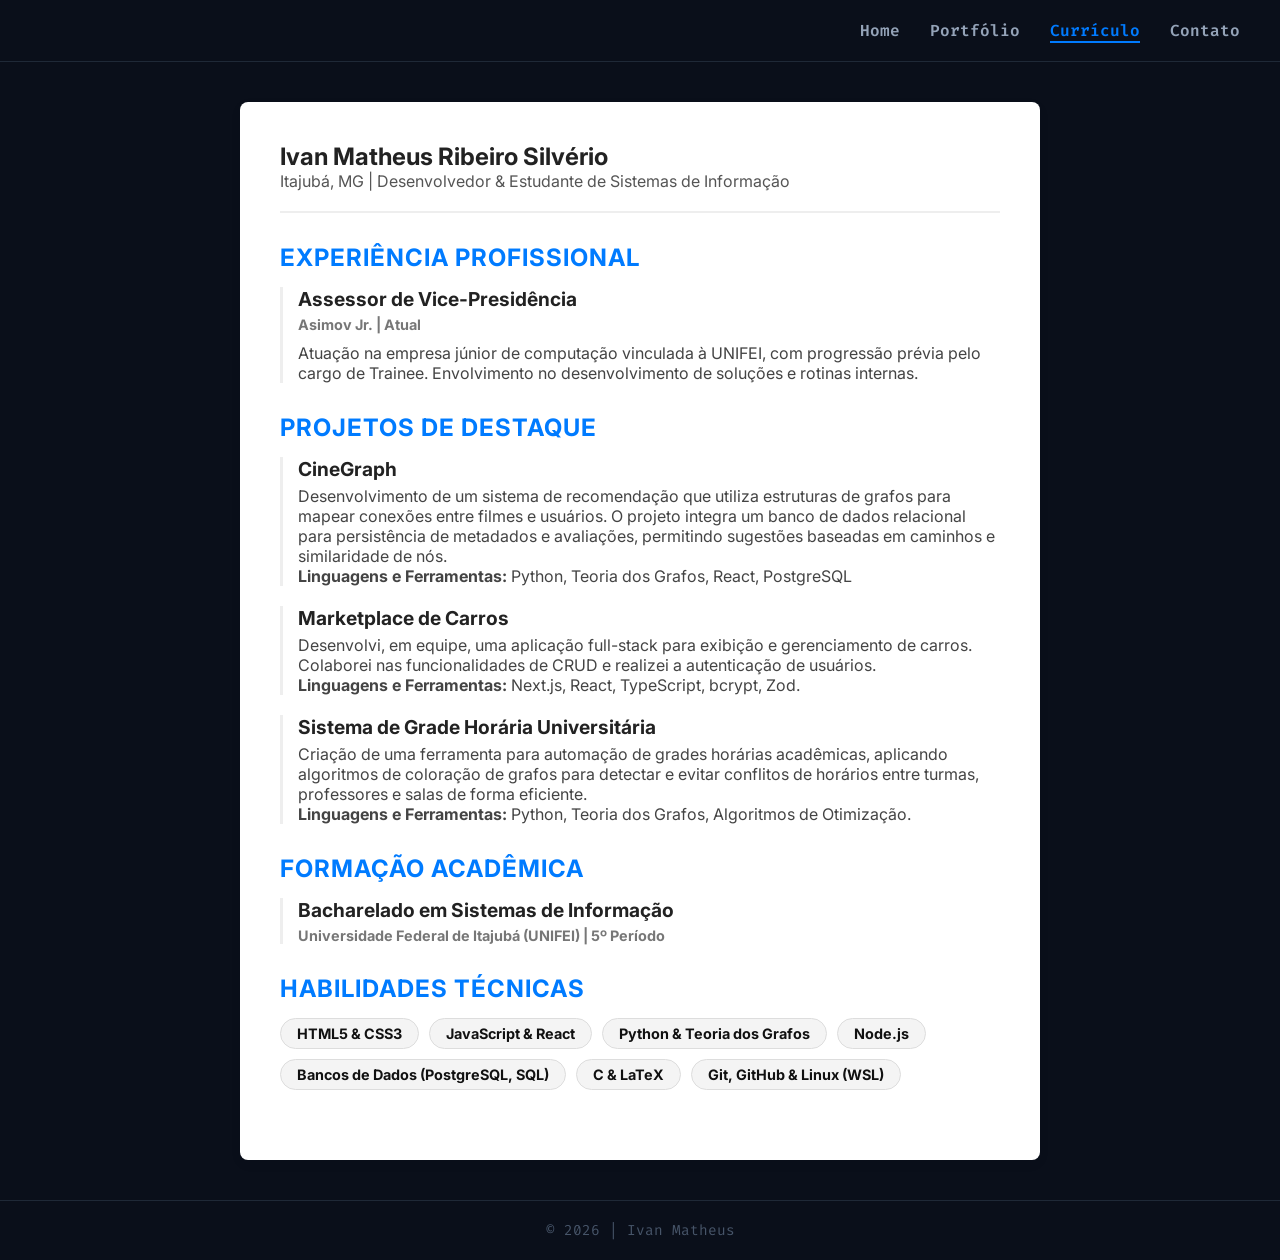
==== curriculo.html @ e7f83474 "feat: cria página de currículo e estiliza nova seção - Adiciona o arquivo curriculo.html com seções " ====
<!DOCTYPE html>
<html lang="pt-br">
<head>
    <meta charset="UTF-8">
    <meta name="viewport" content="width=device-width, initial-scale=1.0">
    <title>Ivan Matheus - Currículo</title>
    <link rel="stylesheet" href="style.css">
</head>
<body>
    <header>
        <nav>
            <ul>
                <li><a href="home.html">Home</a></li>
                <li><a href="portfolio.html">Portfólio</a></li>
                <li class="active"><a href="curriculo.html">Currículo</a></li>
                <li><a href="contato.html">Contato</a></li>
            </ul>
        </nav>
    </header>

    <main>
        <section id="cv-content">
            <div class="cv-header">
                <h1>Ivan Matheus Ribeiro Silvério</h1>
                <p>Itajubá, MG | Desenvolvedor & Estudante de Sistemas de Informação</p>
            </div>

            <div class="cv-section">
                <h2>Experiência Profissional</h2>
                <div class="cv-item">
                    <h3>Assessor de Vice-Presidência</h3>
                    <span class="date">Asimov Jr. | Atual</span>
                    <p>Atuação na empresa júnior de computação vinculada à UNIFEI, com progressão prévia pelo cargo de Trainee. Envolvimento no desenvolvimento de soluções e rotinas internas.</p>
                </div>
            </div>

            <div class="cv-section">
                <h2>Projetos de Destaque</h2>
                <div class="cv-item">
                    <h3>CineGraph</h3>
                    <p>Desenvolvimento de um sistema de recomendação que utiliza estruturas de grafos para mapear conexões entre filmes
                    e usuários. O projeto integra um banco de dados relacional para persistência de metadados e avaliações, permitindo
                    sugestões baseadas em caminhos e similaridade de nós.</p>
                    <p><strong>Linguagens e Ferramentas:</strong> Python, Teoria dos Grafos, React, PostgreSQL</p>
                </div>
                <div class="cv-item">
                    <h3>Marketplace de Carros</h3>
                    <p> Desenvolvi, em equipe, uma aplicação full-stack para exibição e gerenciamento de carros. Colaborei nas funcionalidades
                    de CRUD e realizei a autenticação de usuários.</p>
                    <p><strong>Linguagens e Ferramentas:</strong>  Next.js, React, TypeScript, bcrypt, Zod.</p>
                </div>
                <div class="cv-item">
                    <h3>Sistema de Grade Horária Universitária</h3>
                    <p>Criação de uma ferramenta para automação de grades horárias acadêmicas, aplicando algoritmos de coloração de
                    grafos para detectar e evitar conflitos de horários entre turmas, professores e salas de forma eficiente.</p>
                    <p><strong>Linguagens e Ferramentas:</strong>  Python, Teoria dos Grafos, Algoritmos de Otimização.</p>
                </div>
            </div>

            <div class="cv-section">
                <h2>Formação Acadêmica</h2>
                <div class="cv-item">
                    <h3>Bacharelado em Sistemas de Informação</h3>
                    <span class="date">Universidade Federal de Itajubá (UNIFEI) | 5º Período</span>
                </div>
            </div>

            <div class="cv-section">
                <h2>Habilidades Técnicas</h2>
                <div class="skills-grid">
                    <span class="skill-tag">HTML5 & CSS3</span>
                    <span class="skill-tag">JavaScript & React</span>
                    <span class="skill-tag">Python & Teoria dos Grafos</span>
                    <span class="skill-tag">Node.js</span>
                    <span class="skill-tag">Bancos de Dados (PostgreSQL, SQL)</span>
                    <span class="skill-tag">C & LaTeX</span>
                    <span class="skill-tag">Git, GitHub & Linux (WSL)</span>
                </div>
            </div>
        </section>
    </main>

    <footer>
        <p>&copy; 2026 | Ivan Matheus</p>
    </footer>
</body>
</html>
---- style.css ----
@import url('https://fonts.googleapis.com/css2?family=Fira+Code:wght@400;600&family=Inter:wght@400;700&display=swap');

* {
    margin: 0;
    padding: 0;
    box-sizing: border-box;
}

body {
    font-family: 'Inter', Arial, sans-serif;
    background-color: #0a0f1a;
    color: #e2e8f0;
    min-height: 100vh;
    display: flex;
    flex-direction: column;
}

header {
    padding: 20px 40px;
    display: flex;
    justify-content: flex-end;
    border-bottom: 1px solid #1f2937;
}

nav ul {
    list-style: none;
    display: flex;
    gap: 30px; 
}

nav li a {
    font-family: 'Fira Code', monospace;
    font-weight: 600;
    font-size: 1rem;
    color: #94a3b8;
    text-decoration: none;
    transition: color 0.3s;
}

nav li a:hover {
    color: #00f0ff;
}

main {
    flex-grow: 1;
    display: flex;
    justify-content: center; 
    align-items: center; 
    padding: 40px 20px;
}

#hero {
    display: flex;
    flex-direction: row; 
    align-items: center;
    gap: 50px;
    max-width: 1000px;
    width: 100%;
}

#hero img {
    width: 220px;
    height: 220px;
    border-radius: 50%; 
    object-fit: cover;
    border: 3px solid #00f0ff;
    box-shadow: 0 0 20px rgba(0, 240, 255, 0.2);
}

.hero-text {
    display: flex;
    flex-direction: column;
    gap: 15px;
}

.tag {
    font-family: 'Fira Code', monospace;
    color: #00f0ff;
    font-size: 0.9rem;
}

#hero h1 {
    font-size: 3.5rem;
    color: #ffffff;
}

#hero h2 {
    font-family: 'Fira Code', monospace;
    font-size: 1.5rem;
    font-weight: 400;
    color: #94a3b8;
    border-right: 2px solid #00f0ff;
    padding-right: 5px;
}

.bio {
    font-size: 1.1rem;
    color: #94a3b8;
    max-width: 500px;
    line-height: 1.6;
}

footer {
    text-align: center;
    padding: 20px;
    font-family: 'Fira Code', monospace;
    font-size: 0.9rem;
    color: #475569;
    border-top: 1px solid #1f2937;
}

@media (max-width: 768px) {
    #hero {
        flex-direction: column;
        text-align: center;
        align-items: center;
    }
    
    nav ul {
        gap: 15px;
        flex-wrap: wrap;
        justify-content: center;
    }
}

/*ESTILOS ESPECÍFICOS DO CURRÍCULO */

nav a {
    text-decoration: none;
    color: inherit;
}

nav li.active a {
    color: #007BFF;
    border-bottom: 2px solid #007BFF;
}

#cv-content {
    max-width: 800px;
    width: 100%;
    background-color: #ffffff;
    color: #333333;
    padding: 40px;
    border-radius: 8px;
    box-shadow: 0 4px 12px rgba(0,0,0,0.05);
}

.cv-header {
    border-bottom: 2px solid #eeeeee;
    padding-bottom: 20px;
    margin-bottom: 30px;
}

.cv-header h1 {
    color: #222222; 
}

.cv-header p {
    color: #555555;
}

.cv-section {
    margin-bottom: 30px;
}

.cv-section h2 {
    font-size: 1.5rem;
    color: #007BFF;
    margin-bottom: 15px;
    text-transform: uppercase;
    letter-spacing: 1px;
}

.cv-item {
    margin-bottom: 20px;
    position: relative;
    padding-left: 15px;
    border-left: 3px solid #eeeeee;
}

.cv-item h3 {
    font-size: 1.2rem;
    color: #222222;
    margin-bottom: 5px;
}

.cv-item p {
    color: #444444; 
}

.cv-item .date {
    font-size: 0.9rem;
    color: #777777;
    display: block;
    margin-bottom: 10px;
    font-weight: bold;
}

/* Tags de Habilidades */
.skills-grid {
    display: flex;
    flex-wrap: wrap;
    gap: 10px;
    margin-top: 10px;
}

.skill-tag {
    background-color: #f4f4f4; 
    color: #111111; 
    padding: 6px 16px;
    border-radius: 20px;
    font-size: 0.9rem;
    font-weight: bold;
    border: 1px solid #dddddd;
}
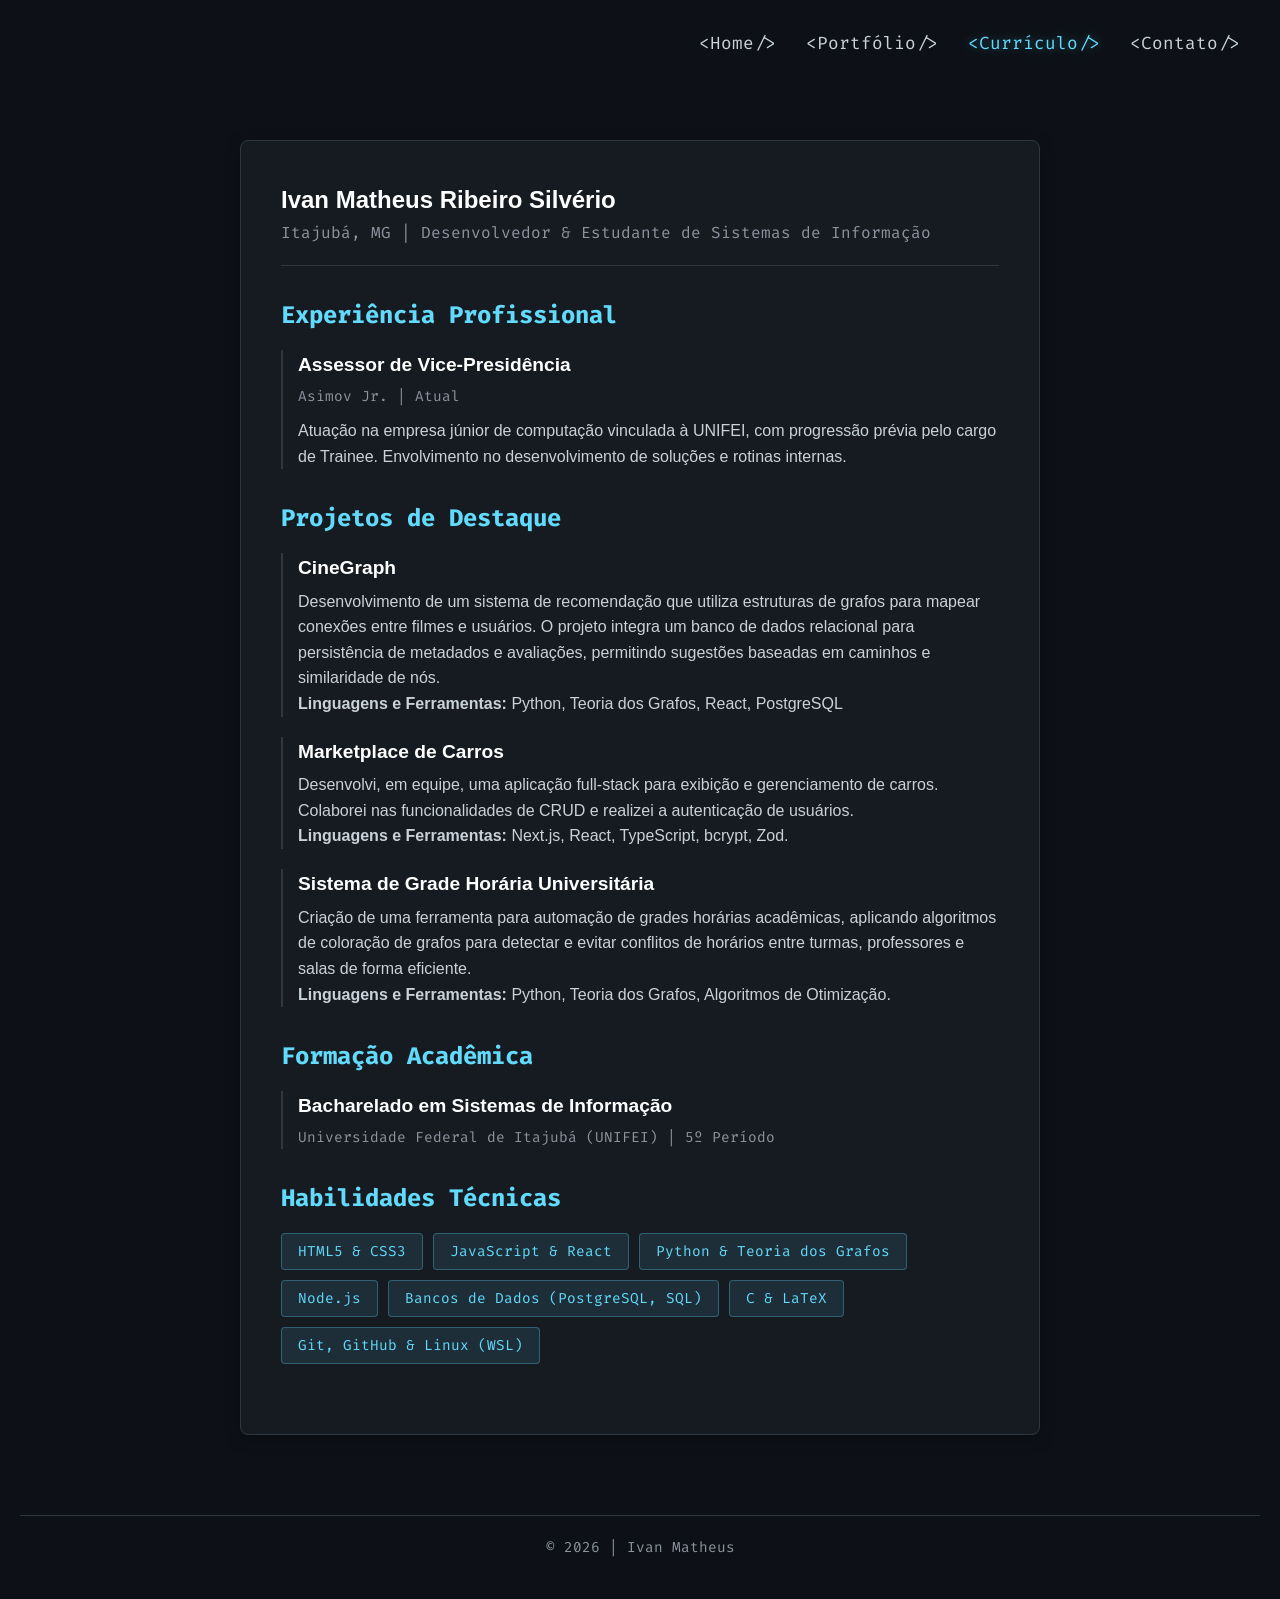
==== commit a900f062: "Criação da página de contato e padronização do tema Dark Dev Adição da página contato.html com os re" ====
--- a/curriculo.html
+++ b/curriculo.html
@@ -5,15 +5,16 @@
     <meta name="viewport" content="width=device-width, initial-scale=1.0">
     <title>Ivan Matheus - Currículo</title>
     <link rel="stylesheet" href="style.css">
+    <link href="https://fonts.googleapis.com/css2?family=Fira+Code:wght@400;600&family=Inter:wght@400;700&display=swap" rel="stylesheet">
 </head>
 <body>
     <header>
         <nav>
             <ul>
-                <li><a href="home.html">Home</a></li>
-                <li><a href="portfolio.html">Portfólio</a></li>
-                <li class="active"><a href="curriculo.html">Currículo</a></li>
-                <li><a href="contato.html">Contato</a></li>
+                <li><a href="home.html">&lt;Home/&gt;</a></li>
+                <li><a href="portfolio.html">&lt;Portfólio/&gt;</a></li>
+                <li class="active"><a href="curriculo.html">&lt;Currículo/&gt;</a></li>
+                <li><a href="contato.html">&lt;Contato/&gt;</a></li>
             </ul>
         </nav>
     </header>
--- a/style.css
+++ b/style.css
@@ -1,25 +1,39 @@
-@import url('https://fonts.googleapis.com/css2?family=Fira+Code:wght@400;600&family=Inter:wght@400;700&display=swap');
-
+/* Reset e Variáveis de Cores */
 * {
     margin: 0;
     padding: 0;
     box-sizing: border-box;
 }
 
+:root {
+    --bg-color: #0d1117;
+    --bg-card: #161b22;
+    --border-color: #30363d;
+    --text-color: #c9d1d9;
+    --text-bright: #ffffff;
+    --accent-color: #61dafb;
+    --comment-color: #8b949e;
+    --font-main: 'Segoe UI', Tahoma, Geneva, Verdana, sans-serif;
+    --font-code: 'Fira Code', 'Courier New', monospace;
+}
+
 body {
-    font-family: 'Inter', Arial, sans-serif;
-    background-color: #0a0f1a;
-    color: #e2e8f0;
+    font-family: var(--font-main);
+    line-height: 1.6;
+    background-color: var(--bg-color);
+    color: var(--text-color);
+    padding: 20px;
     min-height: 100vh;
     display: flex;
     flex-direction: column;
 }
 
+/* CABEÇALHO E MENU */
 header {
-    padding: 20px 40px;
-    display: flex;
-    justify-content: flex-end;
-    border-bottom: 1px solid #1f2937;
+    margin-bottom: 2rem;
+    display: flex;
+    justify-content: flex-end; 
+    padding: 10px 20px;
 }
 
 nav ul {
@@ -28,24 +42,24 @@
     gap: 30px; 
 }
 
-nav li a {
-    font-family: 'Fira Code', monospace;
-    font-weight: 600;
-    font-size: 1rem;
-    color: #94a3b8;
+nav a {
     text-decoration: none;
-    transition: color 0.3s;
-}
-
-nav li a:hover {
-    color: #00f0ff;
-}
-
+    color: var(--text-color);
+    font-family: var(--font-code);
+    font-size: 1.1rem;
+    transition: color 0.3s ease, text-shadow 0.3s ease;
+}
+
+nav li:hover a, nav li.active a {
+    color: var(--accent-color); 
+    text-shadow: 0 0 8px rgba(97, 218, 251, 0.4);
+}
+
+/* CONTEÚDO PRINCIPAL (HOME) */
 main {
-    flex-grow: 1;
+    flex-grow: 1; 
     display: flex;
     justify-content: center; 
-    align-items: center; 
     padding: 40px 20px;
 }
 
@@ -100,116 +114,153 @@
     line-height: 1.6;
 }
 
-footer {
-    text-align: center;
-    padding: 20px;
-    font-family: 'Fira Code', monospace;
-    font-size: 0.9rem;
-    color: #475569;
-    border-top: 1px solid #1f2937;
-}
-
-@media (max-width: 768px) {
-    #hero {
-        flex-direction: column;
-        text-align: center;
-        align-items: center;
-    }
-    
-    nav ul {
-        gap: 15px;
-        flex-wrap: wrap;
-        justify-content: center;
-    }
-}
-
-/*ESTILOS ESPECÍFICOS DO CURRÍCULO */
-
-nav a {
-    text-decoration: none;
-    color: inherit;
-}
-
-nav li.active a {
-    color: #007BFF;
-    border-bottom: 2px solid #007BFF;
-}
-
+.cursor { animation: blink 1s step-end infinite; }
+@keyframes blink { 0%, 100% { opacity: 1; } 50% { opacity: 0; } }
+
+#hero p { font-size: 1.15rem; max-width: 650px; margin-bottom: 30px; }
+
+.tech-stack { display: flex; gap: 12px; flex-wrap: wrap; }
+.tech-stack span {
+    font-family: var(--font-code);
+    font-size: 0.9rem;
+    background-color: rgba(97, 218, 251, 0.1);
+    color: var(--accent-color);
+    padding: 6px 12px;
+    border-radius: 4px;
+    border: 1px solid rgba(97, 218, 251, 0.3);
+}
+
+/* ESTILOS DO CURRÍCULO */
 #cv-content {
     max-width: 800px;
     width: 100%;
-    background-color: #ffffff;
-    color: #333333;
+    background-color: var(--bg-card);
+    color: var(--text-color);
     padding: 40px;
     border-radius: 8px;
-    box-shadow: 0 4px 12px rgba(0,0,0,0.05);
+    border: 1px solid var(--border-color);
+    box-shadow: 0 4px 15px rgba(0,0,0,0.3);
 }
 
 .cv-header {
-    border-bottom: 2px solid #eeeeee;
+    border-bottom: 1px solid var(--border-color);
     padding-bottom: 20px;
     margin-bottom: 30px;
 }
 
-.cv-header h1 {
-    color: #222222; 
-}
-
-.cv-header p {
-    color: #555555;
-}
-
-.cv-section {
-    margin-bottom: 30px;
-}
-
+.cv-header h1 { color: var(--text-bright); }
+.cv-header p { color: var(--comment-color); font-family: var(--font-code); }
+
+.cv-section { margin-bottom: 30px; }
 .cv-section h2 {
     font-size: 1.5rem;
-    color: #007BFF;
+    color: var(--accent-color);
     margin-bottom: 15px;
-    text-transform: uppercase;
-    letter-spacing: 1px;
+    font-family: var(--font-code);
 }
 
 .cv-item {
     margin-bottom: 20px;
     position: relative;
     padding-left: 15px;
-    border-left: 3px solid #eeeeee;
-}
-
-.cv-item h3 {
-    font-size: 1.2rem;
-    color: #222222;
-    margin-bottom: 5px;
-}
-
-.cv-item p {
-    color: #444444; 
-}
-
+    border-left: 2px solid var(--border-color);
+}
+
+.cv-item h3 { font-size: 1.2rem; color: var(--text-bright); margin-bottom: 5px; }
+.cv-item p { color: var(--text-color); }
 .cv-item .date {
     font-size: 0.9rem;
-    color: #777777;
+    color: var(--comment-color);
     display: block;
     margin-bottom: 10px;
-    font-weight: bold;
-}
-
-/* Tags de Habilidades */
-.skills-grid {
-    display: flex;
-    flex-wrap: wrap;
-    gap: 10px;
-    margin-top: 10px;
-}
-
+    font-family: var(--font-code);
+}
+
+.skills-grid { display: flex; flex-wrap: wrap; gap: 10px; margin-top: 10px; }
 .skill-tag {
-    background-color: #f4f4f4; 
-    color: #111111; 
+    background-color: rgba(97, 218, 251, 0.1);
+    color: var(--accent-color);
     padding: 6px 16px;
-    border-radius: 20px;
-    font-size: 0.9rem;
-    font-weight: bold;
-    border: 1px solid #dddddd;
+    border-radius: 4px;
+    font-size: 0.9rem;
+    font-family: var(--font-code);
+    border: 1px solid rgba(97, 218, 251, 0.3);
+}
+
+/* ESTILOS DE CONTATO */
+#contact-content {
+    max-width: 800px;
+    width: 100%;
+    background-color: var(--bg-card);
+    color: var(--text-color);
+    padding: 50px 40px;
+    border-radius: 8px;
+    border: 1px solid var(--border-color);
+    box-shadow: 0 4px 15px rgba(0,0,0,0.3);
+    text-align: center;
+}
+
+.contact-header { margin-bottom: 40px; }
+.contact-header h1 { color: var(--text-bright); margin-bottom: 10px; }
+.contact-header p {
+    color: var(--comment-color);
+    font-size: 1.1rem;
+    max-width: 600px;
+    margin: 0 auto;
+    font-family: var(--font-code);
+}
+
+.contact-links { display: flex; flex-wrap: wrap; justify-content: center; gap: 20px; }
+
+.contact-card {
+    display: flex;
+    flex-direction: column;
+    justify-content: center;
+    align-items: center;
+    width: 100%;
+    max-width: 320px;
+    padding: 20px;
+    border-radius: 8px;
+    text-decoration: none;
+    color: var(--text-bright);
+    background-color: #21262d;
+    border: 1px solid var(--border-color);
+    transition: transform 0.3s ease, box-shadow 0.3s ease, border-color 0.3s ease;
+}
+
+.contact-card h3 {
+    margin-bottom: 5px;
+    font-size: 1.3rem;
+    font-family: var(--font-code);
+}
+.contact-card p { font-size: 1rem; opacity: 0.8; }
+
+.contact-card:hover { transform: translateY(-5px); }
+
+.contact-card.email:hover {
+    border-color: #ea4335;
+    box-shadow: 0 8px 20px rgba(234, 67, 53, 0.2);
+}
+.contact-card.whatsapp:hover {
+    border-color: #25d366;
+    box-shadow: 0 8px 20px rgba(37, 211, 102, 0.2);
+}
+.contact-card.linkedin:hover {
+    border-color: #0077b5;
+    box-shadow: 0 8px 20px rgba(0, 119, 181, 0.2);
+}
+.contact-card.github:hover {
+    border-color: #ffffff;
+    box-shadow: 0 8px 20px rgba(255, 255, 255, 0.1);
+}
+
+/* RODAPÉ */
+footer {
+    text-align: center;
+    padding: 20px;
+    font-family: var(--font-code);
+    font-size: 0.9rem;
+    color: var(--comment-color);
+    border-top: 1px solid var(--border-color);
+    margin-top: 40px;
 }
